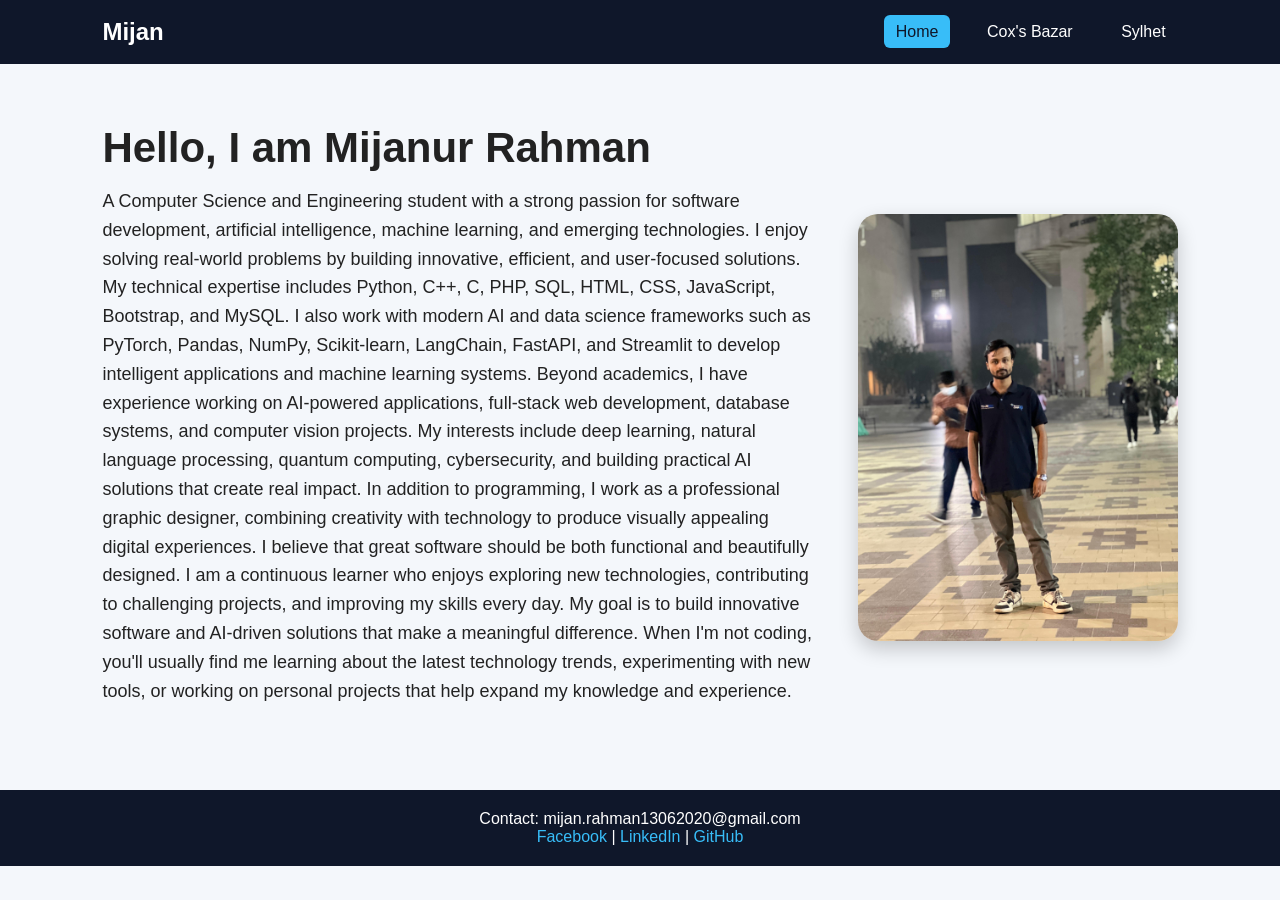
==== index.html @ c12e3f06 "Initial portfolio website before AI polish" ====
<!DOCTYPE html>
<html lang="en">

<head>
    <meta charset="UTF-8">
    <meta name="viewport" content="width=device-width, initial-scale=1.0">
    <title>My Portfolio</title>
    <link rel="stylesheet" href="style.css">
</head>

<body>
    <header>
        <div class="logo">Mijan</div>
        <nav>
            <a href="index.html" class="active">Home</a>
            <a href="coxsbazar.html">Cox's Bazar</a>
            <a href="sylhet.html">Sylhet</a>
        </nav>
    </header>

    <section class="hero">
        <div class="hero-text">
            <h1>Hello, I am Mijanur Rahman</h1>
            <p>A Computer Science and Engineering student with a strong passion for software
                development, artificial intelligence, machine learning, and emerging technologies. I enjoy solving
                real-world problems by building innovative, efficient, and user-focused solutions.

                My technical expertise includes Python, C++, C, PHP, SQL, HTML, CSS, JavaScript, Bootstrap, and MySQL. I
                also work with modern AI and data science frameworks such as PyTorch, Pandas, NumPy, Scikit-learn,
                LangChain, FastAPI, and Streamlit to develop intelligent applications and machine learning systems.

                Beyond academics, I have experience working on AI-powered applications, full-stack web development,
                database systems, and computer vision projects. My interests include deep learning, natural language
                processing, quantum computing, cybersecurity, and building practical AI solutions that create real
                impact.

                In addition to programming, I work as a professional graphic designer, combining creativity with
                technology to produce visually appealing digital experiences. I believe that great software should be
                both functional and beautifully designed.

                I am a continuous learner who enjoys exploring new technologies, contributing to challenging projects,
                and improving my skills every day. My goal is to build innovative software and AI-driven solutions that
                make a meaningful difference.

                When I'm not coding, you'll usually find me learning about the latest technology trends, experimenting
                with new tools, or working on personal projects that help expand my knowledge and experience.</p>
        </div>
        <img src="images/profile.jpeg" alt="Profile Image">
    </section>
    <footer>
        <p>Contact: mijan.rahman13062020@gmail.com</p>
        <p>
            <a href="#">Facebook</a> |
            <a href="#">LinkedIn</a> |
            <a href="#">GitHub</a>
        </p>
    </footer>
</body>

</html>
---- style.css ----
* {
  margin: 0;
  padding: 0;
  box-sizing: border-box;
  font-family: Arial, sans-serif;
}

body {
  background-color: #f4f7fb;
  color: #222;
}

header {
  background-color: #0f172a;
  color: white;
  padding: 18px 8%;
  display: flex;
  justify-content: space-between;
  align-items: center;
}

.logo {
  font-size: 24px;
  font-weight: bold;
}

nav a {
  color: white;
  text-decoration: none;
  margin-left: 20px;
  padding: 8px 12px;
  border-radius: 6px;
  transition: 0.3s;
}

nav a:hover,
nav a.active {
  background-color: #38bdf8;
  color: #0f172a;
}

.hero {
  min-height: 80vh;
  display: flex;
  align-items: center;
  justify-content: space-between;
  padding: 60px 8%;
  gap: 40px;
}

.hero-text h1 {
  font-size: 42px;
  margin-bottom: 15px;
}

.hero-text p {
  font-size: 18px;
  margin-bottom: 25px;
  line-height: 1.6;
}

.hero img {
  width: 320px;
  border-radius: 20px;
  box-shadow: 0 8px 20px rgba(0,0,0,0.2);
}

.btn {
  display: inline-block;
  background-color: #0f172a;
  color: white;
  padding: 12px 20px;
  text-decoration: none;
  border-radius: 8px;
  transition: 0.3s;
}

.btn:hover {
  background-color: #38bdf8;
  color: #0f172a;
}

.travel-page {
  padding: 60px 8%;
  text-align: center;
}

.travel-page h1 {
  font-size: 36px;
  margin-bottom: 30px;
}

.card {
  max-width: 700px;
  margin: auto;
  background-color: white;
  border-radius: 15px;
  padding: 25px;
  box-shadow: 0 8px 20px rgba(0,0,0,0.1);
  transition: 0.3s;
}

.card:hover {
  transform: translateY(-8px);
}

.card img {
  width: 100%;
  border-radius: 12px;
  margin-bottom: 20px;
}

.card p {
  font-size: 18px;
  line-height: 1.7;
}

footer {
  background-color: #0f172a;
  color: white;
  text-align: center;
  padding: 20px;
}

footer a {
  color: #38bdf8;
  text-decoration: none;
}

/* Responsive Design */
@media (max-width: 768px) {
  header {
    flex-direction: column;
    gap: 15px;
  }

  nav a {
    display: inline-block;
    margin: 5px;
  }

  .hero {
    flex-direction: column;
    text-align: center;
  }

  .hero-text h1 {
    font-size: 32px;
  }

  .hero img {
    width: 250px;
  }
}
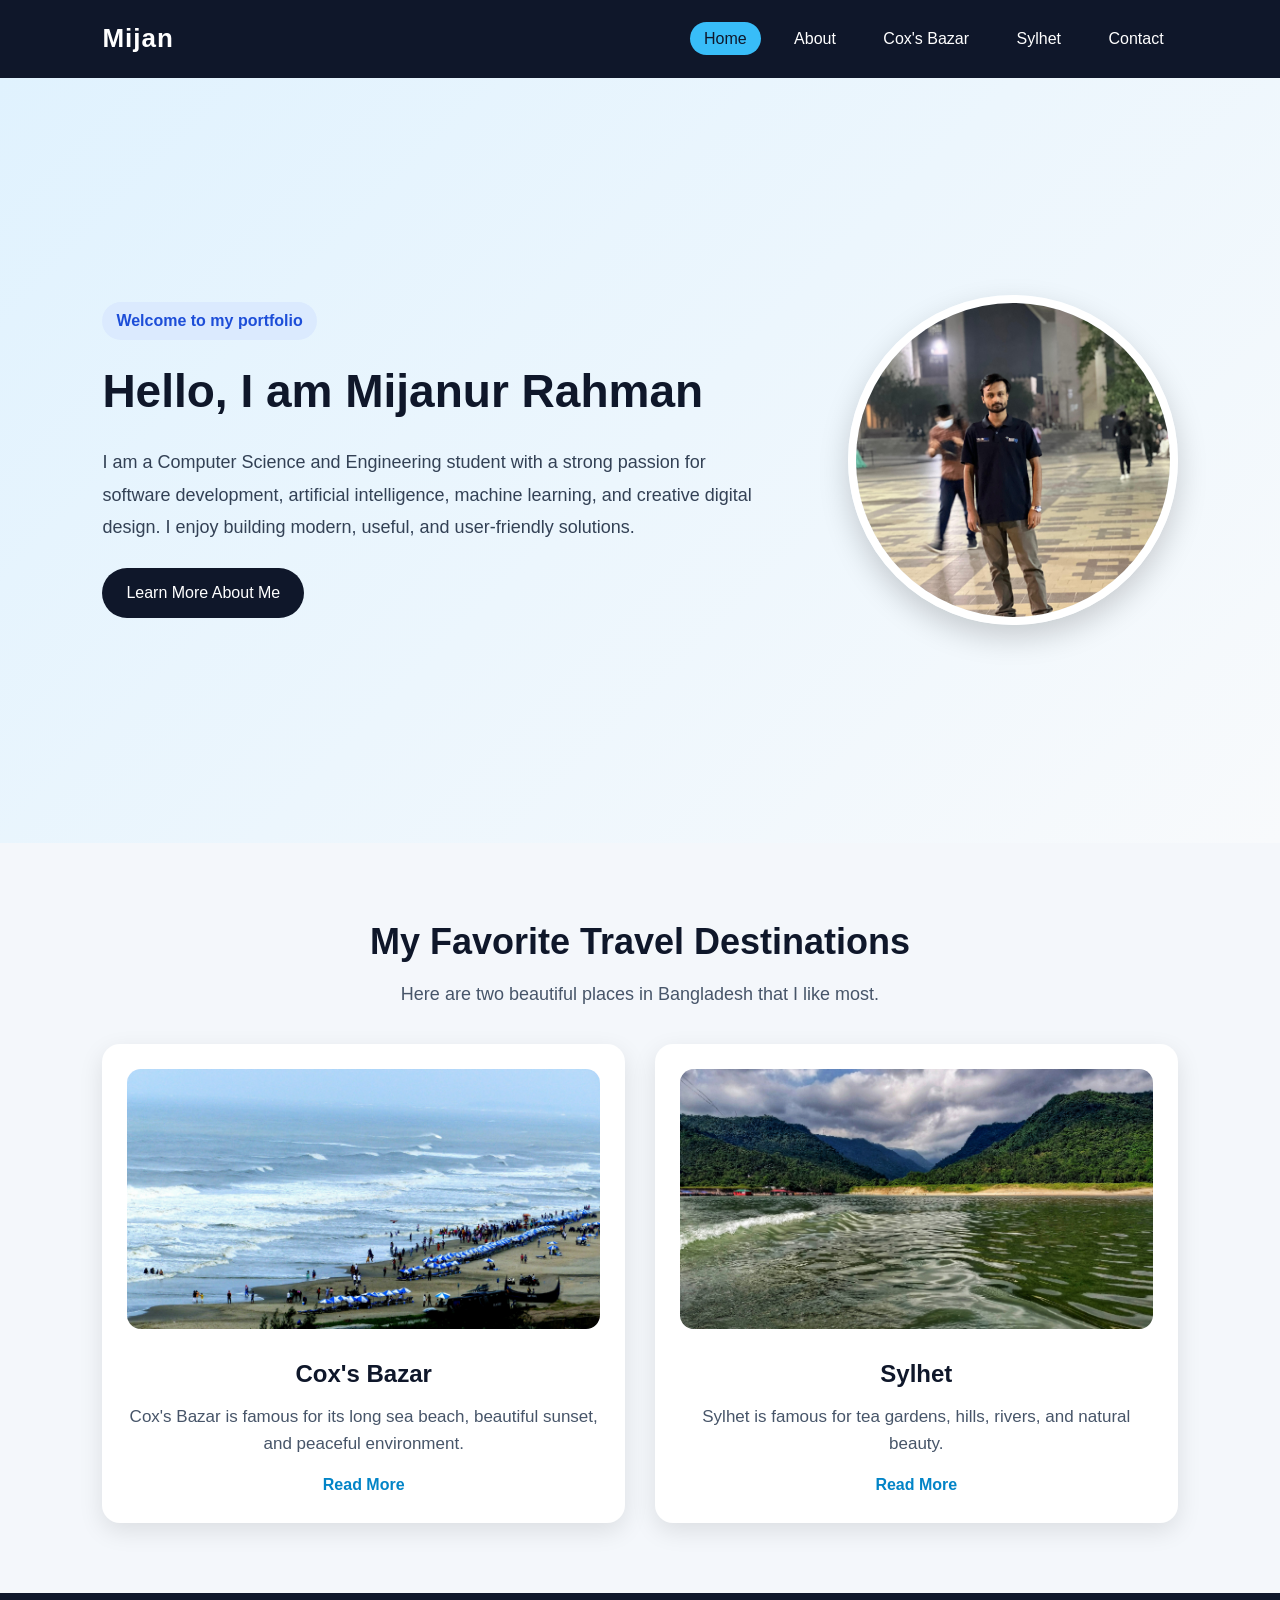
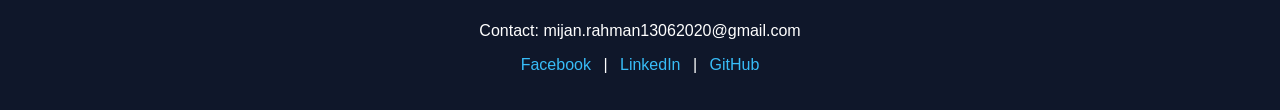
==== commit 1c2982b3: "Polish portfolio website with AI improvements" ====
--- a/index.html
+++ b/index.html
@@ -4,7 +4,7 @@
 <head>
     <meta charset="UTF-8">
     <meta name="viewport" content="width=device-width, initial-scale=1.0">
-    <title>My Portfolio</title>
+    <title>My Portfolio | Mijan</title>
     <link rel="stylesheet" href="style.css">
 </head>
 
@@ -13,40 +13,57 @@
         <div class="logo">Mijan</div>
         <nav>
             <a href="index.html" class="active">Home</a>
+            <a href="about.html">About</a>
             <a href="coxsbazar.html">Cox's Bazar</a>
             <a href="sylhet.html">Sylhet</a>
+            <a href="contact.html">Contact</a>
         </nav>
     </header>
 
     <section class="hero">
         <div class="hero-text">
+            <span class="tag">Welcome to my portfolio</span>
             <h1>Hello, I am Mijanur Rahman</h1>
-            <p>A Computer Science and Engineering student with a strong passion for software
-                development, artificial intelligence, machine learning, and emerging technologies. I enjoy solving
-                real-world problems by building innovative, efficient, and user-focused solutions.
+            <p>
+                I am a Computer Science and Engineering student with a strong passion
+                for software development, artificial intelligence, machine learning,
+                and creative digital design. I enjoy building modern, useful, and
+                user-friendly solutions.
+            </p>
+            <a href="about.html" class="btn">Learn More About Me</a>
+        </div>
 
-                My technical expertise includes Python, C++, C, PHP, SQL, HTML, CSS, JavaScript, Bootstrap, and MySQL. I
-                also work with modern AI and data science frameworks such as PyTorch, Pandas, NumPy, Scikit-learn,
-                LangChain, FastAPI, and Streamlit to develop intelligent applications and machine learning systems.
-
-                Beyond academics, I have experience working on AI-powered applications, full-stack web development,
-                database systems, and computer vision projects. My interests include deep learning, natural language
-                processing, quantum computing, cybersecurity, and building practical AI solutions that create real
-                impact.
-
-                In addition to programming, I work as a professional graphic designer, combining creativity with
-                technology to produce visually appealing digital experiences. I believe that great software should be
-                both functional and beautifully designed.
-
-                I am a continuous learner who enjoys exploring new technologies, contributing to challenging projects,
-                and improving my skills every day. My goal is to build innovative software and AI-driven solutions that
-                make a meaningful difference.
-
-                When I'm not coding, you'll usually find me learning about the latest technology trends, experimenting
-                with new tools, or working on personal projects that help expand my knowledge and experience.</p>
-        </div>
         <img src="images/profile.jpeg" alt="Profile Image">
     </section>
+
+    <section class="section">
+        <h2>My Favorite Travel Destinations</h2>
+        <p class="section-text">
+            Here are two beautiful places in Bangladesh that I like most.
+        </p>
+
+        <div class="grid">
+            <div class="card">
+                <img src="images/coxsbazar.jpg" alt="Cox's Bazar">
+                <h3>Cox's Bazar</h3>
+                <p>
+                    Cox's Bazar is famous for its long sea beach, beautiful sunset,
+                    and peaceful environment.
+                </p>
+                <a href="coxsbazar.html">Read More</a>
+            </div>
+
+            <div class="card">
+                <img src="images/sylhet.jpg" alt="Sylhet">
+                <h3>Sylhet</h3>
+                <p>
+                    Sylhet is famous for tea gardens, hills, rivers, and natural beauty.
+                </p>
+                <a href="sylhet.html">Read More</a>
+            </div>
+        </div>
+    </section>
+
     <footer>
         <p>Contact: mijan.rahman13062020@gmail.com</p>
         <p>
@@ -57,4 +74,4 @@
     </footer>
 </body>
 
-</html>+</html>
--- a/style.css
+++ b/style.css
@@ -1,36 +1,43 @@
+/* Global Reset */
 * {
   margin: 0;
   padding: 0;
   box-sizing: border-box;
-  font-family: Arial, sans-serif;
+  font-family: Arial, Helvetica, sans-serif;
 }
 
 body {
-  background-color: #f4f7fb;
-  color: #222;
-}
-
+  background: #f4f7fb;
+  color: #1e293b;
+  line-height: 1.6;
+}
+
+/* Header and Navbar */
 header {
-  background-color: #0f172a;
+  background: #0f172a;
   color: white;
   padding: 18px 8%;
   display: flex;
   justify-content: space-between;
   align-items: center;
+  position: sticky;
+  top: 0;
+  z-index: 100;
 }
 
 .logo {
-  font-size: 24px;
+  font-size: 26px;
   font-weight: bold;
+  letter-spacing: 1px;
 }
 
 nav a {
   color: white;
   text-decoration: none;
-  margin-left: 20px;
-  padding: 8px 12px;
-  border-radius: 6px;
-  transition: 0.3s;
+  margin-left: 15px;
+  padding: 8px 14px;
+  border-radius: 20px;
+  transition: 0.3s ease;
 }
 
 nav a:hover,
@@ -39,116 +46,345 @@
   color: #0f172a;
 }
 
+/* Hero Section */
 .hero {
-  min-height: 80vh;
+  min-height: 85vh;
   display: flex;
   align-items: center;
   justify-content: space-between;
-  padding: 60px 8%;
-  gap: 40px;
+  padding: 70px 8%;
+  gap: 45px;
+  background: linear-gradient(135deg, #e0f2fe, #f8fafc);
+}
+
+.hero-text {
+  max-width: 650px;
+}
+
+.tag {
+  display: inline-block;
+  background: #dbeafe;
+  color: #1d4ed8;
+  padding: 6px 14px;
+  border-radius: 20px;
+  margin-bottom: 15px;
+  font-weight: bold;
 }
 
 .hero-text h1 {
-  font-size: 42px;
-  margin-bottom: 15px;
+  font-size: 46px;
+  color: #0f172a;
+  margin-bottom: 18px;
 }
 
 .hero-text p {
   font-size: 18px;
   margin-bottom: 25px;
-  line-height: 1.6;
+  line-height: 1.8;
+  color: #334155;
 }
 
 .hero img {
-  width: 320px;
-  border-radius: 20px;
-  box-shadow: 0 8px 20px rgba(0,0,0,0.2);
-}
-
+  width: 330px;
+  height: 330px;
+  object-fit: cover;
+  border-radius: 50%;
+  border: 8px solid white;
+  box-shadow: 0 12px 30px rgba(0, 0, 0, 0.18);
+  transition: 0.3s ease;
+}
+
+.hero img:hover {
+  transform: scale(1.04);
+}
+
+/* Button */
 .btn {
   display: inline-block;
   background-color: #0f172a;
   color: white;
-  padding: 12px 20px;
+  padding: 12px 24px;
   text-decoration: none;
-  border-radius: 8px;
-  transition: 0.3s;
+  border-radius: 25px;
+  transition: 0.3s ease;
 }
 
 .btn:hover {
   background-color: #38bdf8;
   color: #0f172a;
-}
-
-.travel-page {
-  padding: 60px 8%;
+  transform: translateY(-3px);
+}
+
+/* Common Section */
+.section {
+  padding: 70px 8%;
   text-align: center;
 }
 
-.travel-page h1 {
+.section h2 {
   font-size: 36px;
-  margin-bottom: 30px;
+  color: #0f172a;
+  margin-bottom: 10px;
+}
+
+.section-text {
+  margin-bottom: 35px;
+  color: #475569;
+  font-size: 18px;
+}
+
+/* Destination Grid */
+.grid {
+  display: grid;
+  grid-template-columns: repeat(2, 1fr);
+  gap: 30px;
 }
 
 .card {
-  max-width: 700px;
-  margin: auto;
   background-color: white;
-  border-radius: 15px;
+  border-radius: 18px;
   padding: 25px;
-  box-shadow: 0 8px 20px rgba(0,0,0,0.1);
-  transition: 0.3s;
+  box-shadow: 0 8px 25px rgba(0, 0, 0, 0.1);
+  transition: 0.3s ease;
 }
 
 .card:hover {
   transform: translateY(-8px);
+  box-shadow: 0 14px 35px rgba(0, 0, 0, 0.15);
 }
 
 .card img {
   width: 100%;
-  border-radius: 12px;
-  margin-bottom: 20px;
+  height: 260px;
+  object-fit: cover;
+  border-radius: 14px;
+  margin-bottom: 18px;
+}
+
+.card h3 {
+  font-size: 24px;
+  color: #0f172a;
+  margin-bottom: 10px;
 }
 
 .card p {
-  font-size: 18px;
-  line-height: 1.7;
-}
-
+  font-size: 17px;
+  color: #475569;
+  margin-bottom: 15px;
+}
+
+.card a {
+  color: #0284c7;
+  font-weight: bold;
+  text-decoration: none;
+}
+
+.card a:hover {
+  text-decoration: underline;
+}
+
+/* Page Header */
+.page-header {
+  padding: 70px 8%;
+  text-align: center;
+  background: linear-gradient(135deg, #0f172a, #1e40af);
+  color: white;
+}
+
+.page-header h1 {
+  font-size: 42px;
+  margin-bottom: 10px;
+}
+
+.page-header p {
+  font-size: 18px;
+}
+
+/* Travel Details */
+.travel-details {
+  padding: 70px 8%;
+}
+
+.travel-card {
+  display: grid;
+  grid-template-columns: 1fr 1fr;
+  gap: 35px;
+  background: white;
+  padding: 30px;
+  border-radius: 20px;
+  box-shadow: 0 8px 25px rgba(0, 0, 0, 0.08);
+  align-items: center;
+}
+
+.travel-card img {
+  width: 100%;
+  border-radius: 16px;
+}
+
+.travel-content h2 {
+  font-size: 30px;
+  color: #0f172a;
+  margin-bottom: 15px;
+}
+
+.travel-content h3 {
+  margin-top: 20px;
+  margin-bottom: 10px;
+  color: #0f172a;
+}
+
+.travel-content p {
+  font-size: 18px;
+  color: #475569;
+}
+
+.travel-content ul {
+  padding-left: 22px;
+  color: #334155;
+}
+
+.travel-content li {
+  margin-bottom: 8px;
+}
+
+/* About and Contact Page */
+.about-box,
+.contact-box {
+  max-width: 850px;
+  margin: auto;
+  background: white;
+  padding: 35px;
+  border-radius: 18px;
+  box-shadow: 0 8px 25px rgba(0, 0, 0, 0.08);
+  text-align: left;
+}
+
+.about-box h2,
+.contact-box h2 {
+  color: #0f172a;
+  margin-bottom: 14px;
+}
+
+.about-box p,
+.contact-box p {
+  font-size: 18px;
+  color: #475569;
+  margin-bottom: 15px;
+}
+
+.skills {
+  display: flex;
+  flex-wrap: wrap;
+  gap: 12px;
+  margin-top: 18px;
+  margin-bottom: 25px;
+}
+
+.skills span {
+  background: #e0f2fe;
+  color: #0369a1;
+  padding: 8px 15px;
+  border-radius: 20px;
+  font-weight: bold;
+}
+
+/* Footer */
 footer {
   background-color: #0f172a;
   color: white;
   text-align: center;
-  padding: 20px;
+  padding: 25px;
+}
+
+footer p {
+  margin-bottom: 8px;
 }
 
 footer a {
   color: #38bdf8;
   text-decoration: none;
-}
-
-/* Responsive Design */
-@media (max-width: 768px) {
+  margin: 0 8px;
+  transition: 0.3s ease;
+}
+
+footer a:hover {
+  color: white;
+  text-decoration: underline;
+}
+
+/* Responsive Design for Tablet */
+@media (max-width: 900px) {
+  .hero {
+    flex-direction: column;
+    text-align: center;
+  }
+
+  .grid {
+    grid-template-columns: 1fr;
+  }
+
+  .travel-card {
+    grid-template-columns: 1fr;
+    text-align: center;
+  }
+
+  .travel-content ul {
+    text-align: left;
+  }
+
+  .hero-text h1 {
+    font-size: 38px;
+  }
+}
+
+/* Responsive Design for Mobile */
+@media (max-width: 600px) {
   header {
     flex-direction: column;
     gap: 15px;
   }
 
+  nav {
+    text-align: center;
+  }
+
   nav a {
     display: inline-block;
     margin: 5px;
   }
 
   .hero {
-    flex-direction: column;
-    text-align: center;
+    padding: 50px 6%;
   }
 
   .hero-text h1 {
     font-size: 32px;
   }
 
+  .hero-text p {
+    font-size: 16px;
+  }
+
   .hero img {
-    width: 250px;
-  }
-}+    width: 240px;
+    height: 240px;
+  }
+
+  .section h2,
+  .page-header h1 {
+    font-size: 32px;
+  }
+
+  .card img {
+    height: 230px;
+  }
+
+  .travel-card {
+    padding: 22px;
+  }
+
+  .about-box,
+  .contact-box {
+    padding: 24px;
+  }
+}
